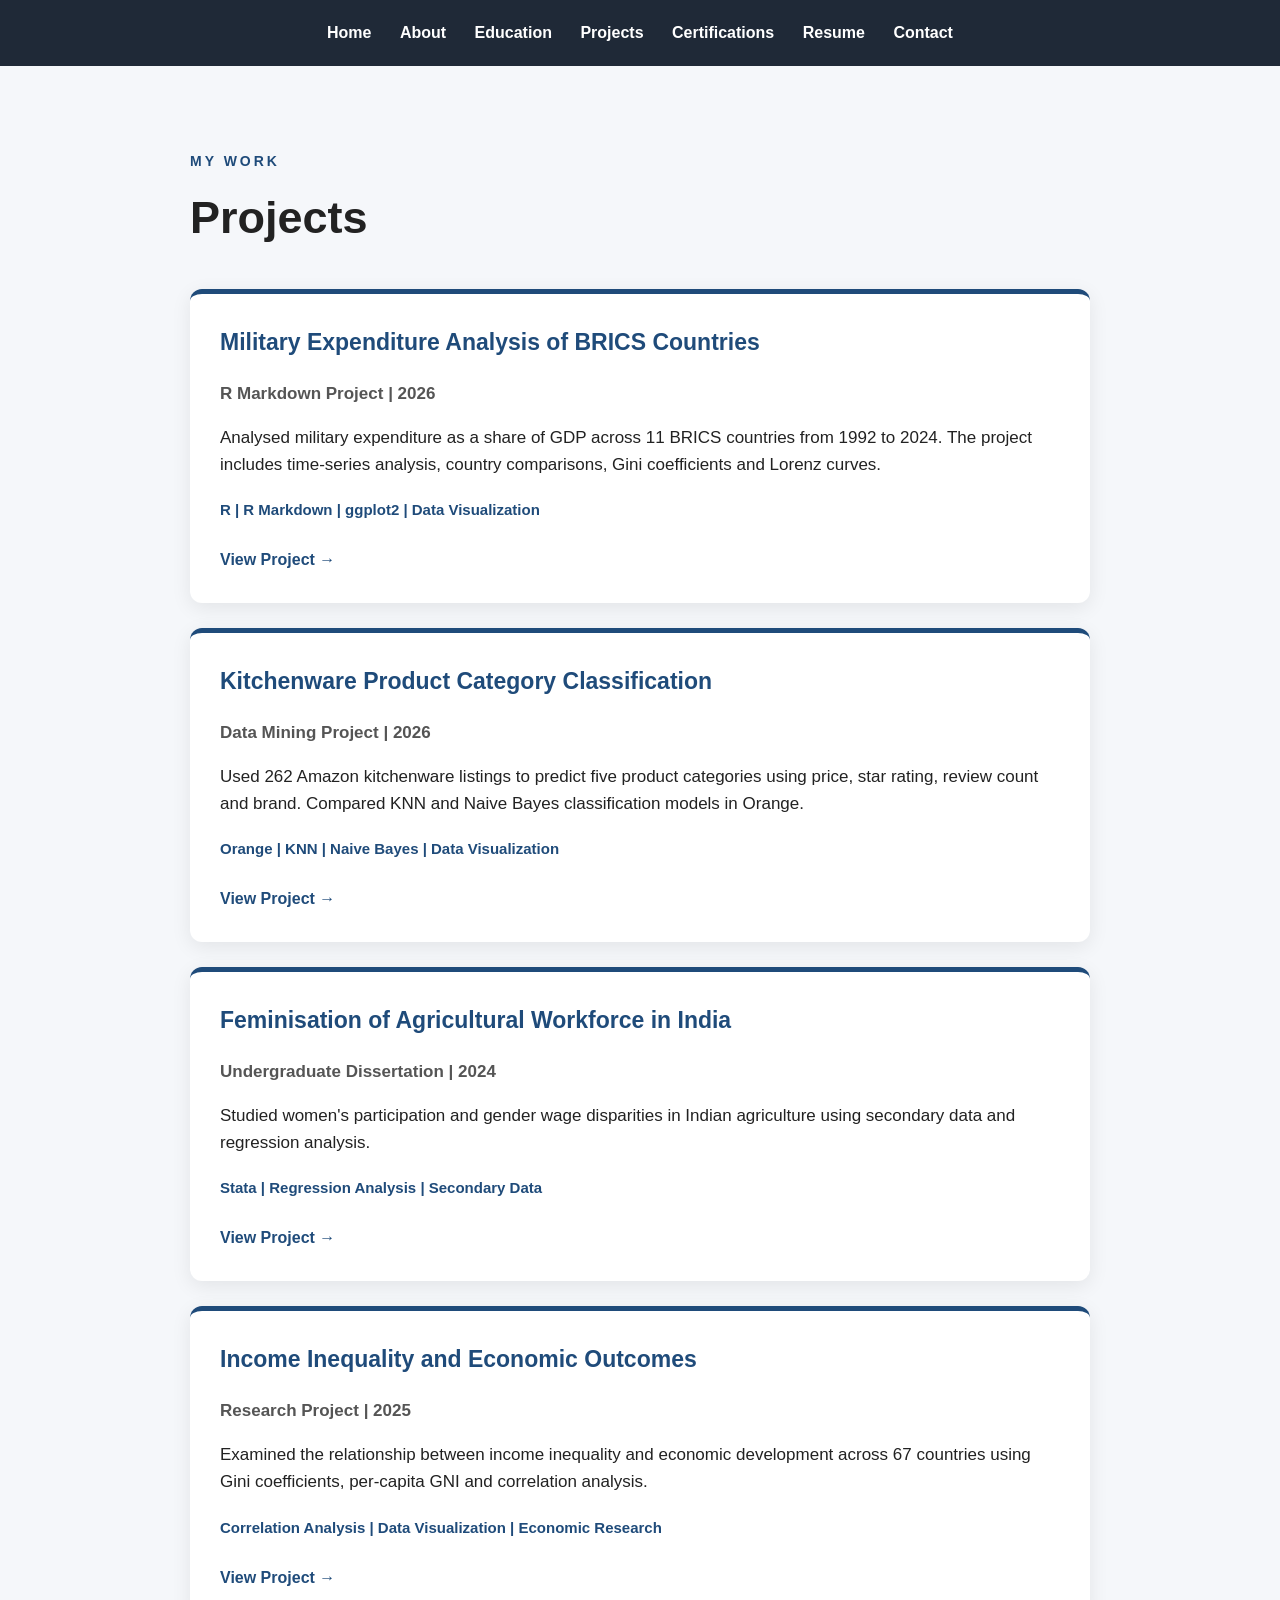
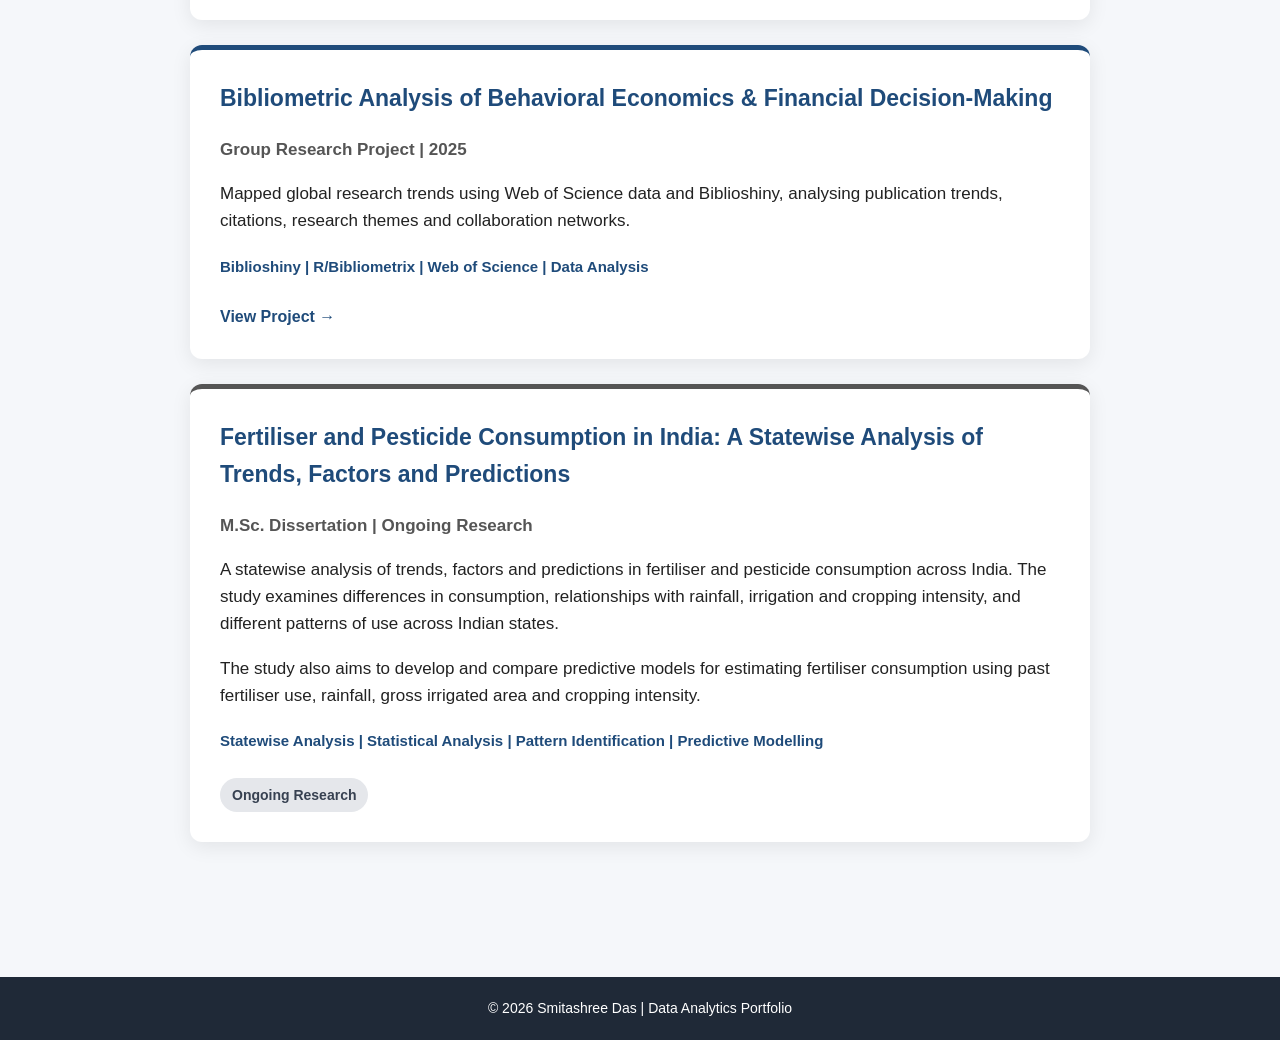
==== projects.html @ 0d08f7d6 "Add files via upload" ====
<!DOCTYPE html>
<html>

<head>
    <title>Projects | Smitashree Das</title>
    <link rel="stylesheet" href="style.css">
</head>

<body>

    <nav>
        <a href="index.html">Home</a>
        <a href="about.html">About</a>
        <a href="education.html">Education</a>
        <a href="projects.html">Projects</a>
        <a href="certifications.html">Certifications</a>
        <a href="resume.html">Resume</a>
        <a href="contact.html">Contact</a>
    </nav>

    <main class="page-section">

        <p class="section-label">MY WORK</p>

        <h1>Projects</h1>


        <div class="project-card">

            <h2>Military Expenditure Analysis of BRICS Countries</h2>

            <p class="project-year">R Markdown Project | 2026</p>

            <p>
                Analysed military expenditure as a share of GDP across
                11 BRICS countries from 1992 to 2024. The project includes
                time-series analysis, country comparisons, Gini coefficients
                and Lorenz curves.
            </p>

            <p class="project-tools">
                R | R Markdown | ggplot2 | Data Visualization
            </p>

            <a href="Military Expenditure Analysis of BRICS Countries.Rmd" target="_blank">
                View Project →
            </a>

        </div>


        <div class="project-card">

            <h2>Kitchenware Product Category Classification</h2>

            <p class="project-year">Data Mining Project | 2026</p>

            <p>
                Used 262 Amazon kitchenware listings to predict five
                product categories using price, star rating, review count
                and brand. Compared KNN and Naive Bayes classification
                models in Orange.
            </p>

            <p class="project-tools">
                Orange | KNN | Naive Bayes | Data Visualization
            </p>

            <a href="Kitchenware Product Category Classification.pptx" target="_blank">
                View Project →
            </a>

        </div>


        <div class="project-card">

            <h2>Feminisation of Agricultural Workforce in India</h2>

            <p class="project-year">Undergraduate Dissertation | 2024</p>

            <p>
                Studied women's participation and gender wage disparities
                in Indian agriculture using secondary data and regression
                analysis.
            </p>

            <p class="project-tools">
                Stata | Regression Analysis | Secondary Data
            </p>

            <a href="Feminisation of Agricultural Workforce in India.pdf" target="_blank">
                View Project →
            </a>

        </div>


        <div class="project-card">

            <h2>Income Inequality and Economic Outcomes</h2>

            <p class="project-year">Research Project | 2025</p>

            <p>
                Examined the relationship between income inequality and
                economic development across 67 countries using Gini
                coefficients, per-capita GNI and correlation analysis.
            </p>

            <p class="project-tools">
                Correlation Analysis | Data Visualization | Economic Research
            </p>

            <a href="Inequality and Economic Development.pdf" target="_blank">
                View Project →
            </a>

        </div>


        <div class="project-card">

            <h2>Bibliometric Analysis of Behavioral Economics & Financial Decision-Making</h2>

            <p class="project-year">Group Research Project | 2025</p>

            <p>
                Mapped global research trends using Web of Science data
                and Biblioshiny, analysing publication trends, citations,
                research themes and collaboration networks.
            </p>

            <p class="project-tools">
                Biblioshiny | R/Bibliometrix | Web of Science | Data Analysis
            </p>

            <a href="Bibliometric Analysis of Behavioral Economics & Financial Decision-Making.pdf" target="_blank">
                View Project →
            </a>

        </div>

<div class="project-card ongoing-project">

    <h2>Fertiliser and Pesticide Consumption in India: A Statewise Analysis of Trends, Factors and Predictions</h2>

    <p class="project-year">M.Sc. Dissertation | Ongoing Research</p>

    <p>
        A statewise analysis of trends, factors and predictions in
        fertiliser and pesticide consumption across India. The study
        examines differences in consumption, relationships with rainfall,
        irrigation and cropping intensity, and different patterns of use
        across Indian states.
    </p>

    <p>
        The study also aims to develop and compare predictive models
        for estimating fertiliser consumption using past fertiliser use,
        rainfall, gross irrigated area and cropping intensity.
    </p>

    <p class="project-tools">
        Statewise Analysis | Statistical Analysis | Pattern Identification | Predictive Modelling
    </p>

    <span class="ongoing-label">Ongoing Research</span>

</div>

    </main>


    <footer>
        <p>© 2026 Smitashree Das | Data Analytics Portfolio</p>
    </footer>

</body>

</html>
---- style.css ----
/* General */

body {
    font-family: Arial, sans-serif;
    margin: 0;
    background-color: #f5f7fa;
    color: #222;
    line-height: 1.6;
}


/* Navigation */

nav {
    background-color: #1f2937;
    padding: 20px;
    text-align: center;
}

nav a {
    color: white;
    text-decoration: none;
    margin: 0 12px;
    font-weight: bold;
    font-size: 16px;
}

nav a:hover {
    color: #93c5fd;
}


/* Home Hero Section */

.hero {
    min-height: 75vh;
    display: flex;
    align-items: center;
    justify-content: center;
    text-align: center;
    padding: 40px 20px;
}

.hero-text {
    max-width: 850px;
}

.intro {
    color: #1f4b7a;
    font-weight: bold;
    letter-spacing: 3px;
    font-size: 15px;
}

.hero h1 {
    font-size: 60px;
    margin: 10px 0;
    color: #111827;
}

.hero h2 {
    font-size: 25px;
    color: #1f4b7a;
    margin-bottom: 25px;
}

.description {
    font-size: 18px;
    max-width: 700px;
    margin: 0 auto 30px;
}


/* Buttons */

.buttons {
    margin-top: 25px;
}

.button {
    display: inline-block;
    background-color: #1f4b7a;
    color: white;
    text-decoration: none;
    padding: 13px 25px;
    border-radius: 6px;
    margin: 8px;
    font-weight: bold;
}

.button:hover {
    background-color: #163654;
    text-decoration: none;
}

.button.secondary {
    background-color: transparent;
    color: #1f4b7a;
    border: 2px solid #1f4b7a;
}

.button.secondary:hover {
    background-color: #1f4b7a;
    color: white;
}


/* Other Pages */

body > h1,
body > h2,
body > p {
    max-width: 900px;
    margin-left: auto;
    margin-right: auto;
}

body > h1 {
    margin-top: 50px;
    font-size: 40px;
}

body > h2 {
    margin-top: 30px;
    color: #1f4b7a;
}

body > p {
    font-size: 17px;
}
/* About Page */

.page-section {
    max-width: 900px;
    margin: 0 auto;
    padding: 70px 25px;
}

.section-label {
    color: #1f4b7a;
    font-size: 14px;
    font-weight: bold;
    letter-spacing: 3px;
    margin-bottom: 10px;
}

.page-section h1 {
    font-size: 45px;
    margin-top: 0;
    margin-bottom: 35px;
}

.about-card {
    background-color: white;
    padding: 35px;
    border-radius: 12px;
    box-shadow: 0 5px 20px rgba(0, 0, 0, 0.08);
}

.about-card p {
    font-size: 18px;
    margin-bottom: 20px;
}
/* Profile Photo */

.profile-photo {
    width: 180px;
    height: 180px;
    object-fit: cover;
    border-radius: 50%;
    display: block;
    margin: 0 auto 30px;
    border: 5px solid #e5e7eb;
}
/* Education Cards */

.education-card {
    background-color: white;
    padding: 30px;
    margin-bottom: 25px;
    border-radius: 12px;
    border-left: 5px solid #1f4b7a;
    box-shadow: 0 5px 20px rgba(0, 0, 0, 0.08);
}

.education-card h2 {
    margin-top: 0;
    margin-bottom: 10px;
    color: #1f4b7a;
}

.education-card h3 {
    font-size: 20px;
    margin-bottom: 8px;
}

.education-card p {
    margin: 5px 0;
}
/* Skills */

.skills-grid {
    display: grid;
    grid-template-columns: repeat(3, 1fr);
    gap: 20px;
    margin-top: 25px;
}

.skill-card {
    background-color: white;
    padding: 25px;
    border-radius: 12px;
    text-align: center;
    box-shadow: 0 5px 20px rgba(0, 0, 0, 0.08);
    transition: transform 0.2s;
}

.skill-card:hover {
    transform: translateY(-5px);
}

.skill-card h2 {
    margin: 0 0 8px;
    color: #1f4b7a;
    font-size: 21px;
}

.skill-card p {
    margin: 0;
    font-size: 15px;
}

.sub-heading {
    margin-top: 55px !important;
}
/* Experience */

.experience-card {
    background-color: white;
    padding: 30px;
    margin-bottom: 25px;
    border-radius: 12px;
    border-left: 5px solid #1f4b7a;
    box-shadow: 0 5px 20px rgba(0, 0, 0, 0.08);
}

.experience-card h2 {
    margin-top: 0;
    color: #1f4b7a;
}

.experience-date {
    font-weight: bold;
    color: #555;
    margin-bottom: 15px;
}
/* Projects */

.project-card {
    background-color: white;
    padding: 30px;
    margin-bottom: 25px;
    border-radius: 12px;
    box-shadow: 0 5px 20px rgba(0, 0, 0, 0.08);
    border-top: 5px solid #1f4b7a;
}

.project-card h2 {
    margin-top: 0;
    color: #1f4b7a;
    font-size: 23px;
}

.project-card p {
    font-size: 17px;
}

.project-year {
    font-weight: bold;
    color: #555;
}

.project-tools {
    font-size: 15px !important;
    font-weight: bold;
    color: #1f4b7a;
    margin-top: 20px;
}
.project-card a {
    display: inline-block;
    margin-top: 10px;
    color: #1f4b7a;
    font-weight: bold;
    text-decoration: none;
}

.project-card a:hover {
    text-decoration: underline;
}
.ongoing-project {
    border-top: 5px solid #555;
}

.ongoing-label {
    display: inline-block;
    margin-top: 10px;
    padding: 6px 12px;
    background-color: #e5e7eb;
    color: #374151;
    border-radius: 20px;
    font-size: 14px;
    font-weight: bold;
}
/* Certifications */

.certification-card {
    background-color: white;
    padding: 25px 30px;
    margin-bottom: 20px;
    border-radius: 12px;
    box-shadow: 0 5px 20px rgba(0, 0, 0, 0.08);
    border-left: 5px solid #1f4b7a;
}

.certification-card h2 {
    margin-top: 0;
    color: #1f4b7a;
}

.certification-card p {
    margin: 8px 0;
}

.cert-year {
    font-weight: bold;
    color: #555;
}
/* Achievements */

.achievement-card {
    background-color: white;
    padding: 25px 30px;
    margin-bottom: 20px;
    border-radius: 12px;
    box-shadow: 0 5px 20px rgba(0, 0, 0, 0.08);
    border-left: 5px solid #1f4b7a;
}

.achievement-card h2 {
    margin-top: 0;
    color: #1f4b7a;
}

.achievement-card p {
    font-size: 17px;
    margin-bottom: 0;
}
/* Resume */

.resume-card {
    background-color: white;
    padding: 40px;
    border-radius: 12px;
    text-align: center;
    box-shadow: 0 5px 20px rgba(0, 0, 0, 0.08);
}

.resume-card h2 {
    color: #1f4b7a;
    font-size: 28px;
    margin-top: 0;
}

.resume-card p {
    font-size: 17px;
    margin-bottom: 20px;
}
/* Contact */

.contact-card {
    background-color: white;
    padding: 40px;
    border-radius: 12px;
    box-shadow: 0 5px 20px rgba(0, 0, 0, 0.08);
}

.contact-card h2 {
    color: #1f4b7a;
    margin-top: 0;
    font-size: 28px;
}

.contact-card > p {
    font-size: 17px;
    margin-bottom: 30px;
}

.contact-details p {
    font-size: 17px;
    margin: 18px 0;
}

.contact-details a {
    color: #1f4b7a;
    text-decoration: none;
}

.contact-details a:hover {
    text-decoration: underline;
}
/* Footer */

footer {
    background-color: #1f2937;
    color: white;
    text-align: center;
    padding: 20px;
    margin-top: 40px;
}

footer p {
    margin: 0;
    font-size: 14px;
}
/* Mobile Responsive Design */

@media (max-width: 768px) {
.highlight-grid {
    grid-template-columns: 1fr;
}

.home-highlights {
    padding: 30px 20px;
}
    nav {
        padding: 15px 10px;
    }

    nav a {
        display: inline-block;
        margin: 6px 8px;
        font-size: 14px;
    }

    .hero {
        min-height: 70vh;
        padding: 30px 20px;
    }

    .hero h1 {
        font-size: 42px;
    }

    .hero h2 {
        font-size: 21px;
    }

    .description {
        font-size: 16px;
    }

    .page-section {
        padding: 50px 20px;
    }

    .page-section h1 {
        font-size: 36px;
    }

    .skills-grid {
        grid-template-columns: 1fr;
    }

    .project-card,
    .experience-card,
    .education-card,
    .certification-card,
    .achievement-card,
    .about-card,
    .resume-card,
    .contact-card {
        padding: 25px;
    }

}
/* Home Highlights */

.home-highlights {
    max-width: 1000px;
    margin: 20px auto 60px;
    padding: 40px 25px;
    text-align: center;
}

.home-highlights h2 {
    font-size: 32px;
    color: #1f4b7a;
    margin-bottom: 30px;
}

.highlight-grid {
    display: grid;
    grid-template-columns: repeat(3, 1fr);
    gap: 20px;
}

.highlight-card {
    background-color: white;
    padding: 25px;
    border-radius: 12px;
    box-shadow: 0 5px 20px rgba(0, 0, 0, 0.08);
    transition: transform 0.2s;
}

.highlight-card:hover {
    transform: translateY(-5px);
}

.highlight-card h3 {
    color: #1f4b7a;
    margin-top: 0;
    font-size: 20px;
}

.highlight-card p {
    font-size: 15px;
    margin-bottom: 0;
}
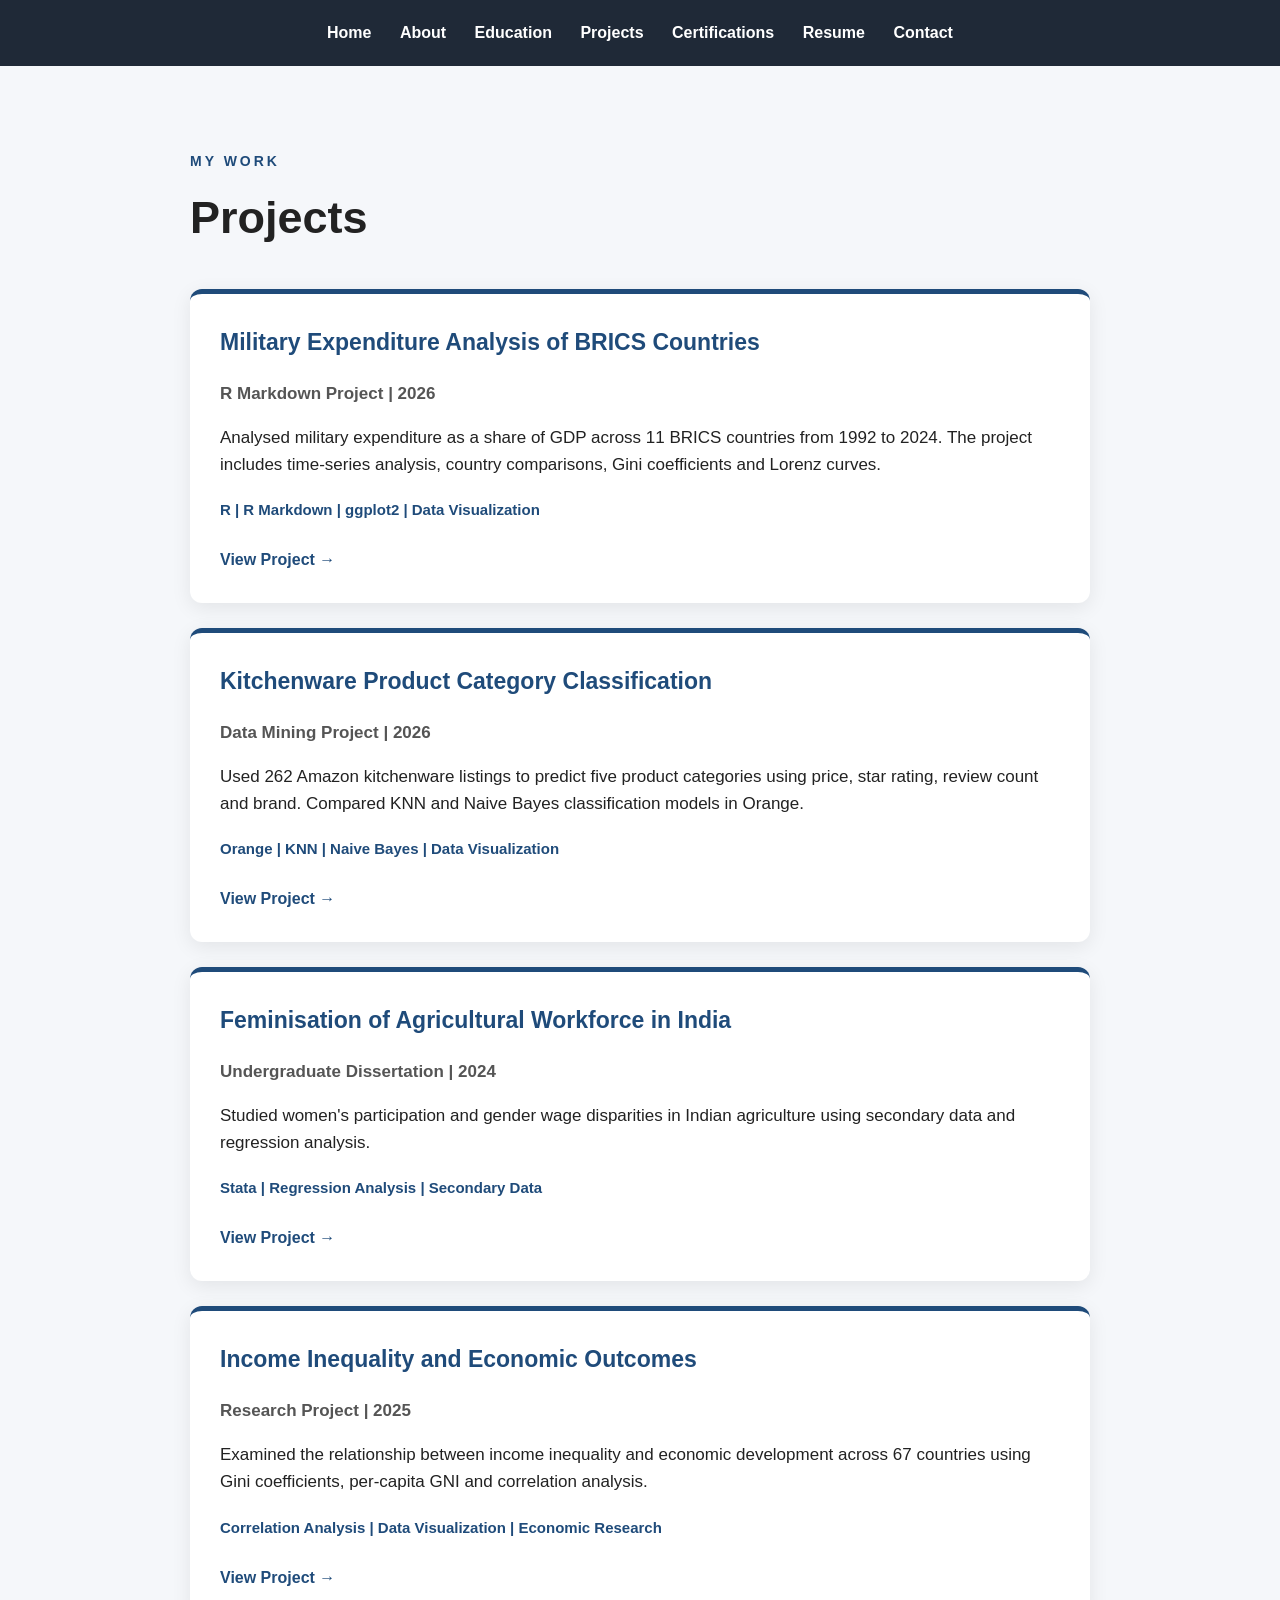
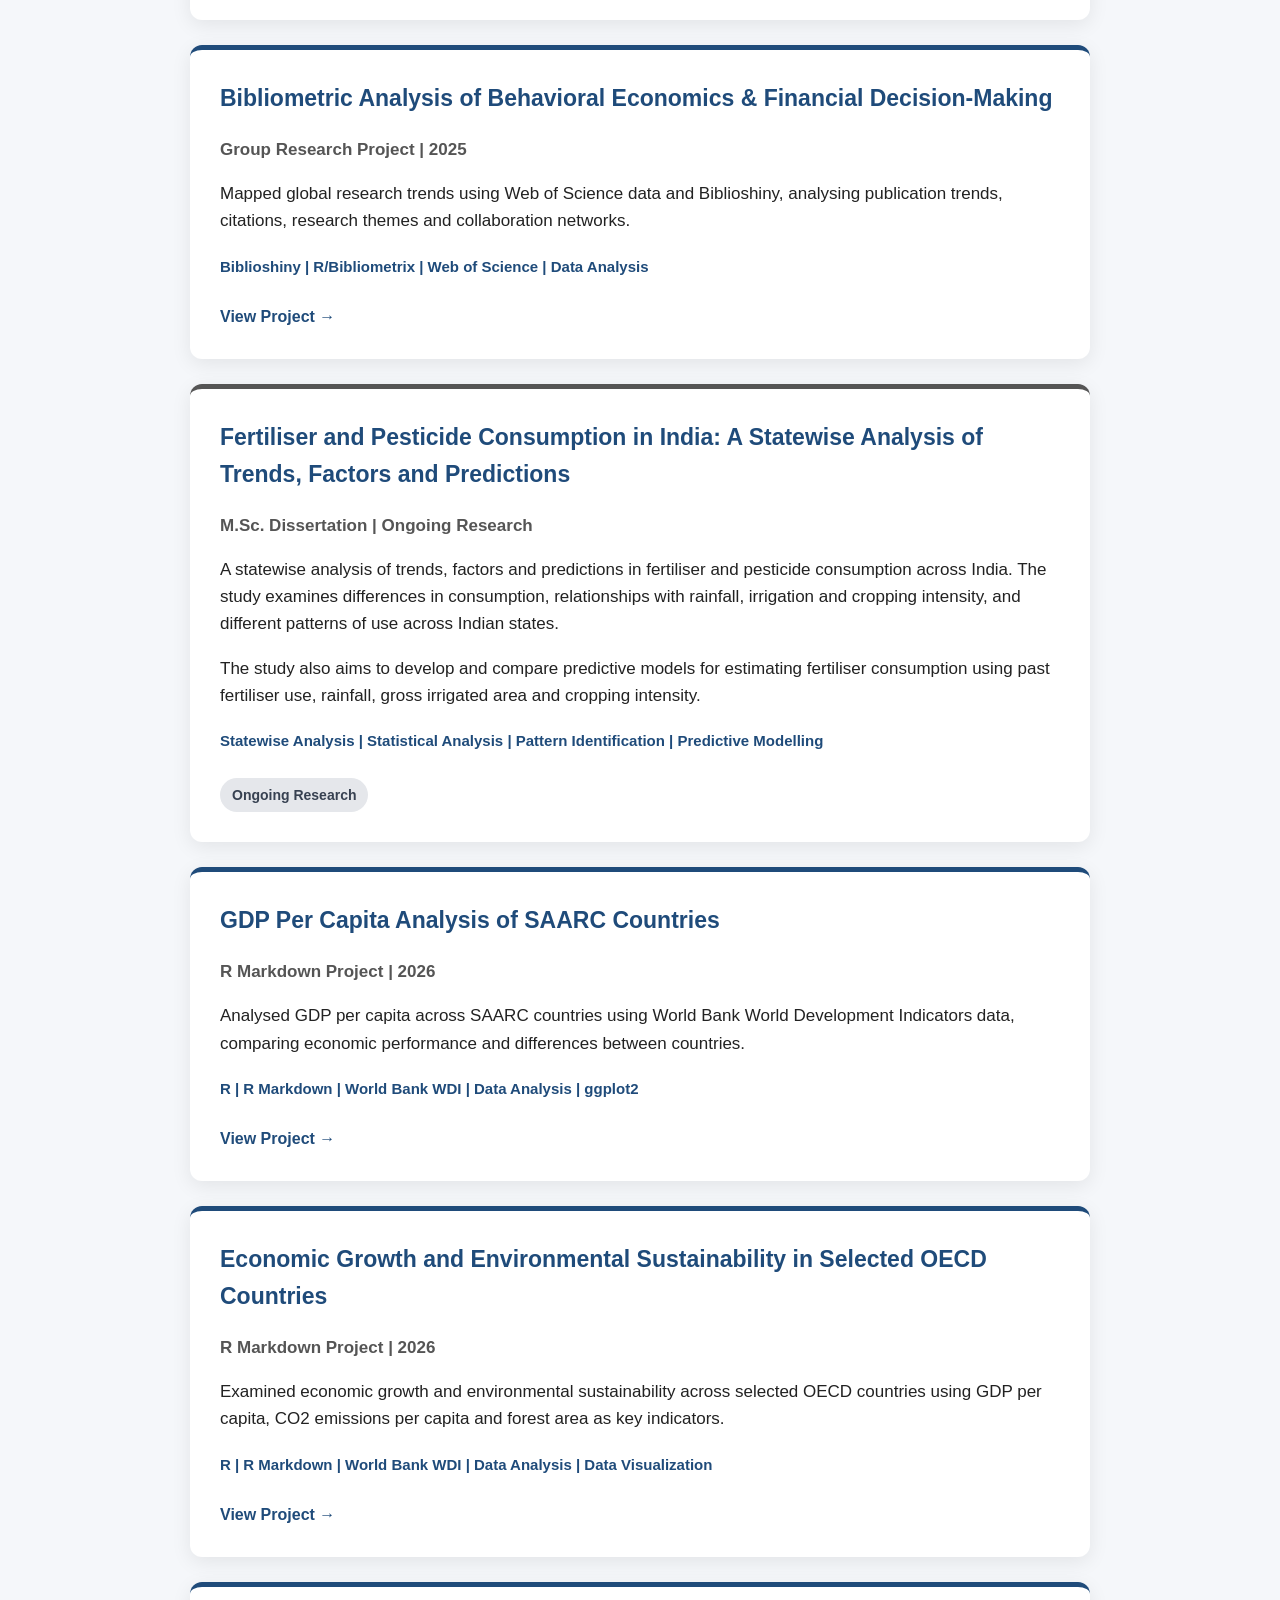
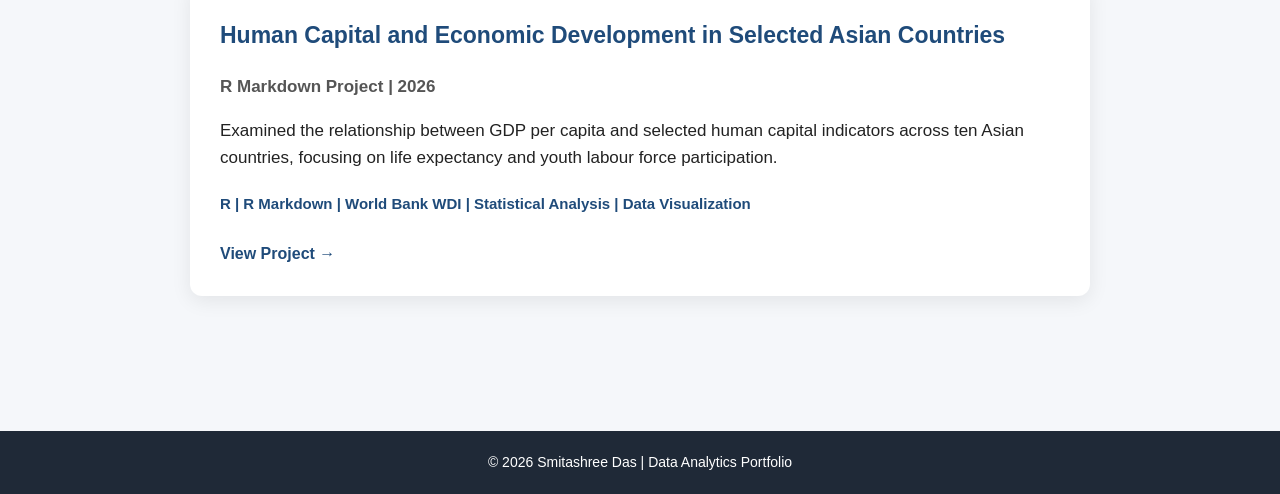
==== commit 93444eda: "Add files via upload" ====
--- a/projects.html
+++ b/projects.html
@@ -165,11 +165,81 @@
         Statewise Analysis | Statistical Analysis | Pattern Identification | Predictive Modelling
     </p>
 
-    <span class="ongoing-label">Ongoing Research</span>
-
-</div>
-
-    </main>
+   <span class="ongoing-label">Ongoing Research</span>
+
+</div>
+
+
+<div class="project-card">
+
+    <h2>GDP Per Capita Analysis of SAARC Countries</h2>
+
+    <p class="project-year">R Markdown Project | 2026</p>
+
+    <p>
+        Analysed GDP per capita across SAARC countries using World Bank
+        World Development Indicators data, comparing economic performance
+        and differences between countries.
+    </p>
+
+    <p class="project-tools">
+        R | R Markdown | World Bank WDI | Data Analysis | ggplot2
+    </p>
+
+    <a href="SAARC_GDP_Per_Capita_Analysis.Rmd" target="_blank">
+        View Project →
+    </a>
+
+</div>
+
+
+<div class="project-card">
+
+    <h2>Economic Growth and Environmental Sustainability in Selected OECD Countries</h2>
+
+    <p class="project-year">R Markdown Project | 2026</p>
+
+    <p>
+        Examined economic growth and environmental sustainability across
+        selected OECD countries using GDP per capita, CO2 emissions per
+        capita and forest area as key indicators.
+    </p>
+
+    <p class="project-tools">
+        R | R Markdown | World Bank WDI | Data Analysis | Data Visualization
+    </p>
+
+    <a href="Economic Growth and Environmental Sustainability in Selected OECD Countries.Rmd" target="_blank">
+        View Project →
+    </a>
+
+</div>
+
+
+<div class="project-card">
+
+    <h2>Human Capital and Economic Development in Selected Asian Countries</h2>
+
+    <p class="project-year">R Markdown Project | 2026</p>
+
+    <p>
+        Examined the relationship between GDP per capita and selected
+        human capital indicators across ten Asian countries, focusing
+        on life expectancy and youth labour force participation.
+    </p>
+
+    <p class="project-tools">
+        R | R Markdown | World Bank WDI | Statistical Analysis | Data Visualization
+    </p>
+
+    <a href="Human Capital and Economic Development in Selected Asian Countries.Rmd" target="_blank">
+        View Project →
+    </a>
+
+</div>
+
+</main>
+
 
 
     <footer>
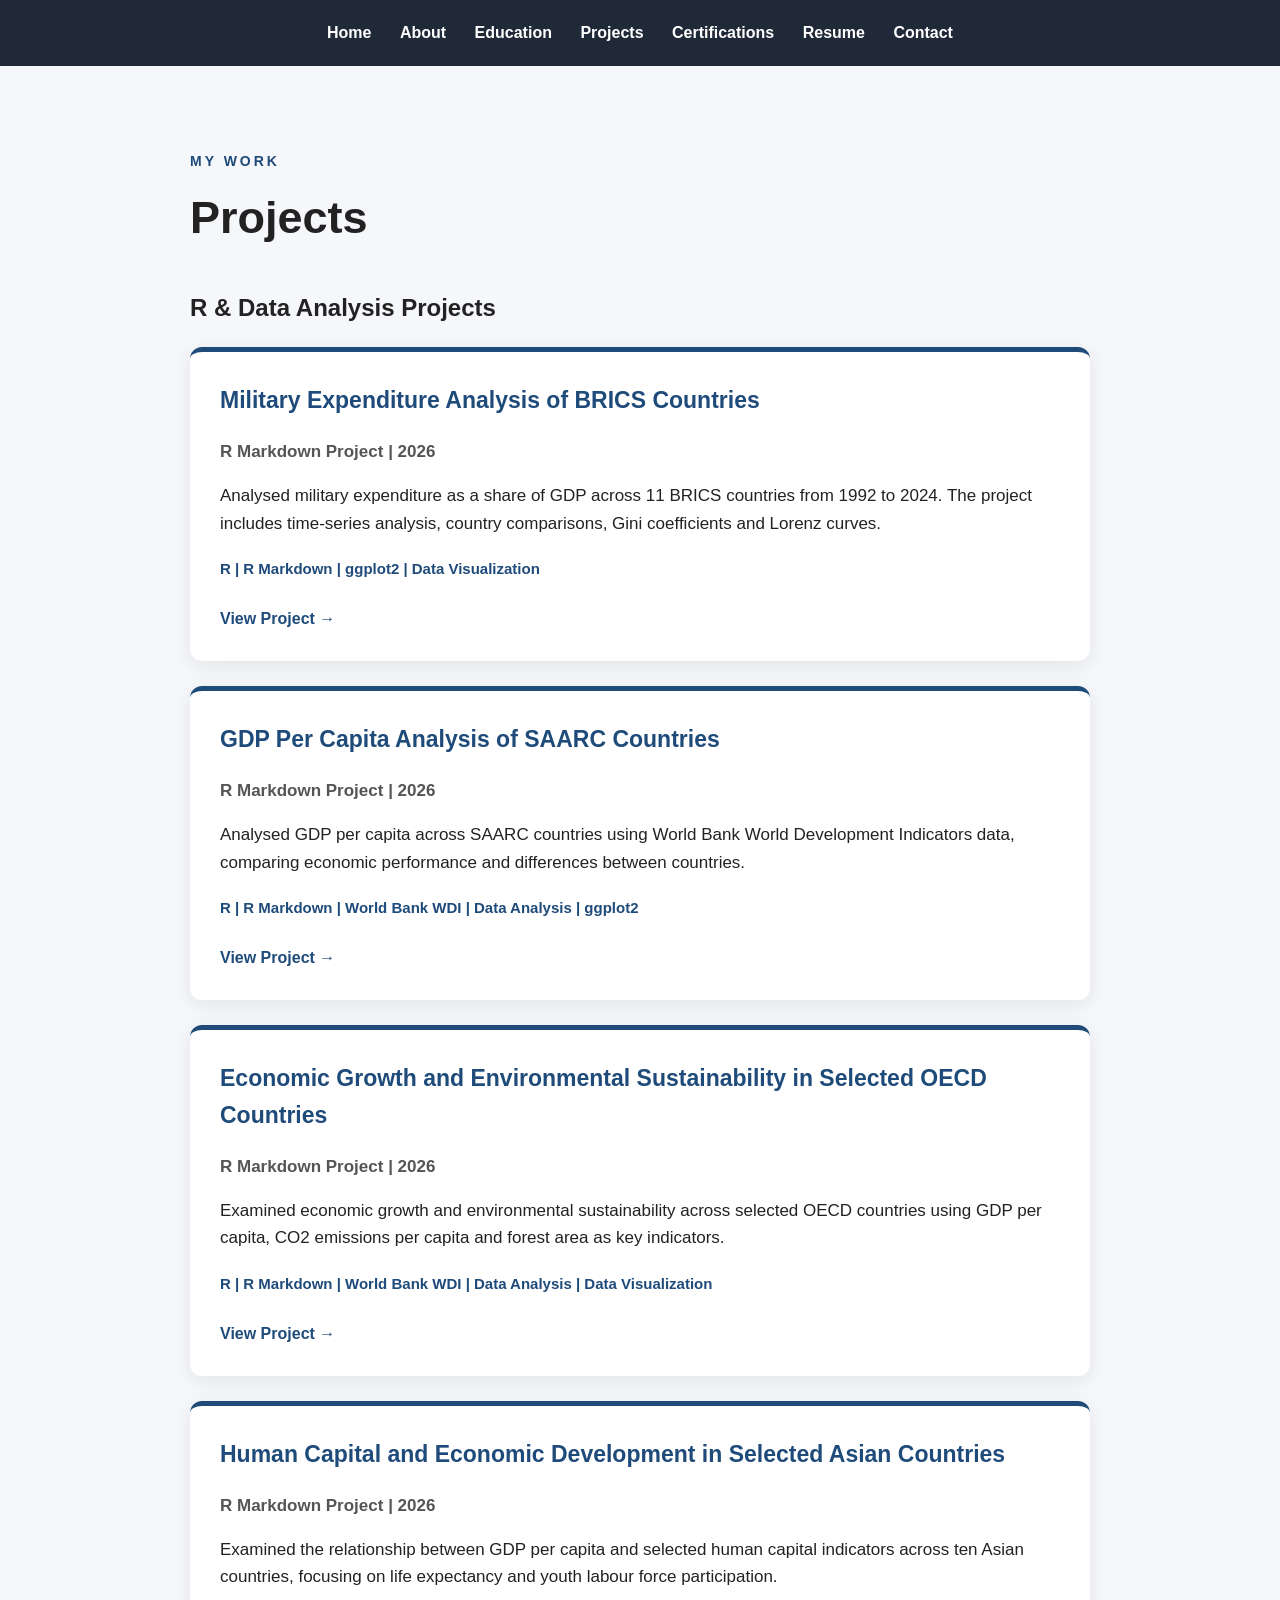
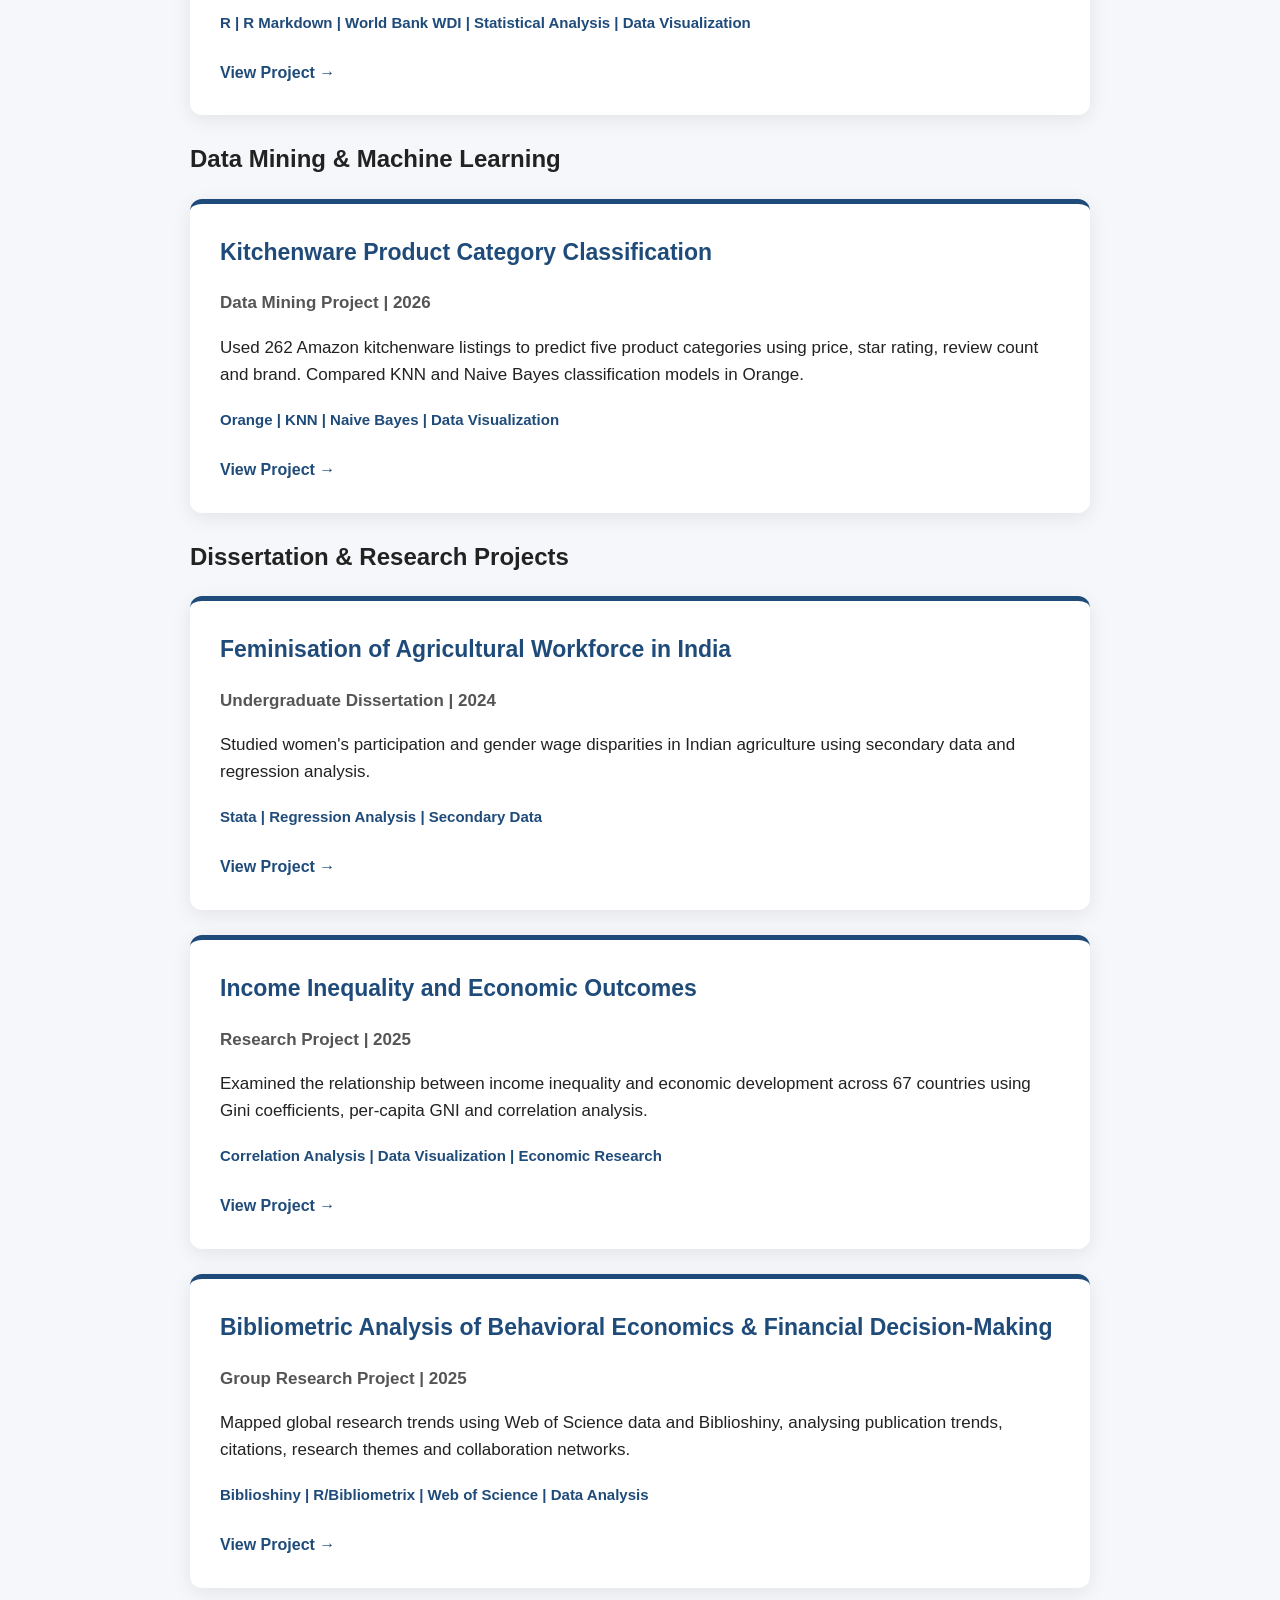
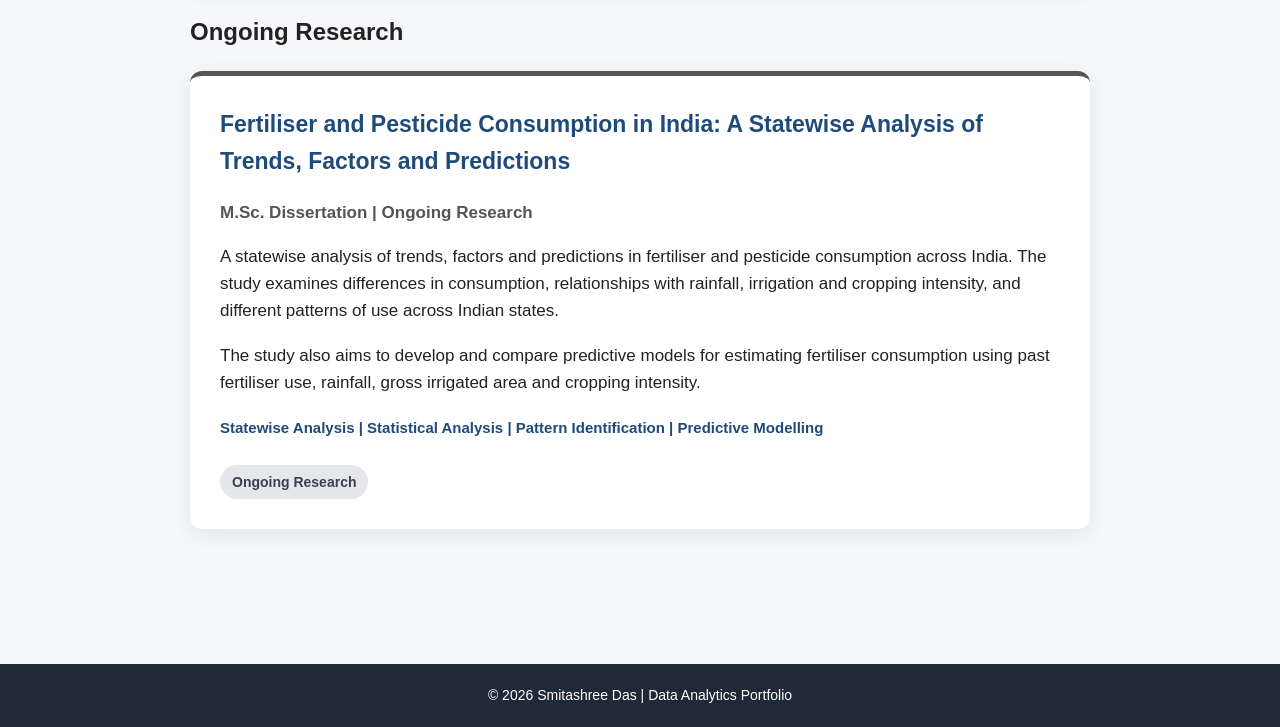
==== commit e948b819: "Add files via upload" ====
--- a/projects.html
+++ b/projects.html
@@ -24,6 +24,7 @@
 
         <h1>Projects</h1>
 
+        <h2 class="project-category">R & Data Analysis Projects</h2>
 
         <div class="project-card">
 
@@ -48,6 +49,75 @@
 
         </div>
 
+<div class="project-card">
+
+    <h2>GDP Per Capita Analysis of SAARC Countries</h2>
+
+    <p class="project-year">R Markdown Project | 2026</p>
+
+    <p>
+        Analysed GDP per capita across SAARC countries using World Bank
+        World Development Indicators data, comparing economic performance
+        and differences between countries.
+    </p>
+
+    <p class="project-tools">
+        R | R Markdown | World Bank WDI | Data Analysis | ggplot2
+    </p>
+
+    <a href="SAARC_GDP_Per_Capita_Analysis.Rmd" target="_blank">
+        View Project →
+    </a>
+
+</div>
+
+
+<div class="project-card">
+
+    <h2>Economic Growth and Environmental Sustainability in Selected OECD Countries</h2>
+
+    <p class="project-year">R Markdown Project | 2026</p>
+
+    <p>
+        Examined economic growth and environmental sustainability across
+        selected OECD countries using GDP per capita, CO2 emissions per
+        capita and forest area as key indicators.
+    </p>
+
+    <p class="project-tools">
+        R | R Markdown | World Bank WDI | Data Analysis | Data Visualization
+    </p>
+
+    <a href="Economic Growth and Environmental Sustainability in Selected OECD Countries.Rmd" target="_blank">
+        View Project →
+    </a>
+
+</div>
+
+
+<div class="project-card">
+
+    <h2>Human Capital and Economic Development in Selected Asian Countries</h2>
+
+    <p class="project-year">R Markdown Project | 2026</p>
+
+    <p>
+        Examined the relationship between GDP per capita and selected
+        human capital indicators across ten Asian countries, focusing
+        on life expectancy and youth labour force participation.
+    </p>
+
+    <p class="project-tools">
+        R | R Markdown | World Bank WDI | Statistical Analysis | Data Visualization
+    </p>
+
+    <a href="Human Capital and Economic Development in Selected Asian Countries.Rmd" target="_blank">
+        View Project →
+    </a>
+
+</div>
+
+        <h2 class="project-category">Data Mining & Machine Learning</h2>
 
         <div class="project-card">
 
@@ -72,7 +142,7 @@
 
         </div>
 
-
+        <h2 class="project-category">Dissertation & Research Projects</h2>
         <div class="project-card">
 
             <h2>Feminisation of Agricultural Workforce in India</h2>
@@ -140,7 +210,7 @@
             </a>
 
         </div>
-
+<h2 class="project-category">Ongoing Research</h2>
 <div class="project-card ongoing-project">
 
     <h2>Fertiliser and Pesticide Consumption in India: A Statewise Analysis of Trends, Factors and Predictions</h2>
@@ -170,73 +240,6 @@
 </div>
 
 
-<div class="project-card">
-
-    <h2>GDP Per Capita Analysis of SAARC Countries</h2>
-
-    <p class="project-year">R Markdown Project | 2026</p>
-
-    <p>
-        Analysed GDP per capita across SAARC countries using World Bank
-        World Development Indicators data, comparing economic performance
-        and differences between countries.
-    </p>
-
-    <p class="project-tools">
-        R | R Markdown | World Bank WDI | Data Analysis | ggplot2
-    </p>
-
-    <a href="SAARC_GDP_Per_Capita_Analysis.Rmd" target="_blank">
-        View Project →
-    </a>
-
-</div>
-
-
-<div class="project-card">
-
-    <h2>Economic Growth and Environmental Sustainability in Selected OECD Countries</h2>
-
-    <p class="project-year">R Markdown Project | 2026</p>
-
-    <p>
-        Examined economic growth and environmental sustainability across
-        selected OECD countries using GDP per capita, CO2 emissions per
-        capita and forest area as key indicators.
-    </p>
-
-    <p class="project-tools">
-        R | R Markdown | World Bank WDI | Data Analysis | Data Visualization
-    </p>
-
-    <a href="Economic Growth and Environmental Sustainability in Selected OECD Countries.Rmd" target="_blank">
-        View Project →
-    </a>
-
-</div>
-
-
-<div class="project-card">
-
-    <h2>Human Capital and Economic Development in Selected Asian Countries</h2>
-
-    <p class="project-year">R Markdown Project | 2026</p>
-
-    <p>
-        Examined the relationship between GDP per capita and selected
-        human capital indicators across ten Asian countries, focusing
-        on life expectancy and youth labour force participation.
-    </p>
-
-    <p class="project-tools">
-        R | R Markdown | World Bank WDI | Statistical Analysis | Data Visualization
-    </p>
-
-    <a href="Human Capital and Economic Development in Selected Asian Countries.Rmd" target="_blank">
-        View Project →
-    </a>
-
-</div>
 
 </main>
 
@@ -248,4 +251,4 @@
 
 </body>
 
-</html>+</html>
